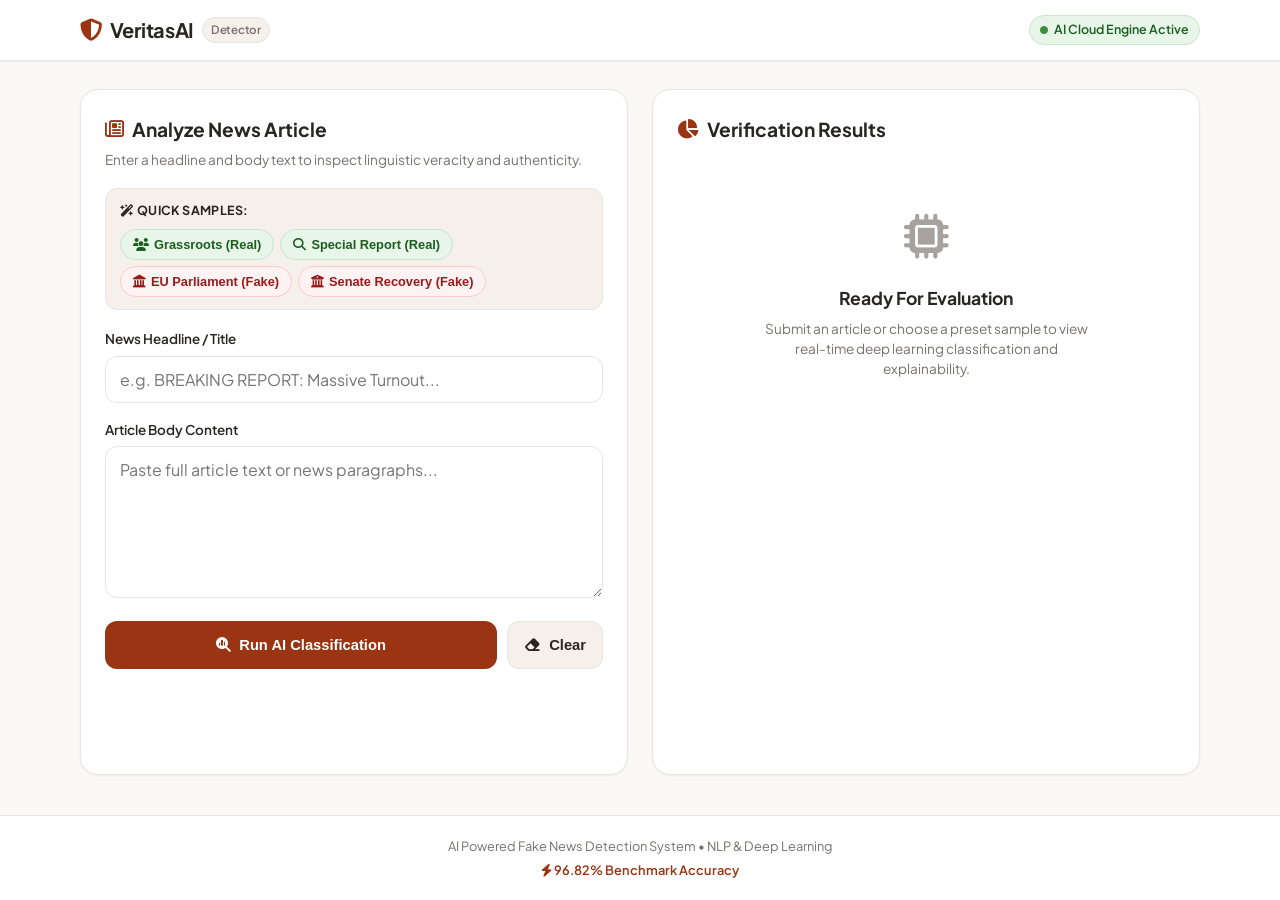
==== frontend/index.html @ a011ba33 "fix(presets): align quick preset samples to 100% match 0=Fake and 1=Real ground truth" ====
﻿<!DOCTYPE html>
<html lang="en">
<head>
    <meta charset="UTF-8">
    <meta name="viewport" content="width=device-width, initial-scale=1.0, maximum-scale=5.0">
    <meta name="theme-color" content="#fbf9f5">
    <title>VeritasAI • Fake News Detection & Explainable NLP Engine</title>
    <!-- Google Fonts & FontAwesome -->
    <link rel="preconnect" href="https://fonts.googleapis.com">
    <link rel="preconnect" href="https://fonts.gstatic.com" crossorigin>
    <link href="https://fonts.googleapis.com/css2?family=Plus+Jakarta+Sans:wght@400;500;600;700;800&display=swap" rel="stylesheet">
    <link rel="stylesheet" href="https://cdnjs.cloudflare.com/ajax/libs/font-awesome/6.4.0/css/all.min.css">
    <link rel="stylesheet" href="style.css">
</head>
<body>

    <!-- Header Navigation -->
    <header class="navbar">
        <div class="container nav-container">
            <div class="logo">
                <i class="fa-solid fa-shield-halved"></i>
                <span>Veritas<strong>AI</strong></span>
                <span class="badge-tag">Detector</span>
            </div>
            <div class="header-right">
                <span class="status-indicator online" id="navStatusIndicator">
                    <i class="fa-solid fa-circle"></i> <span id="statusText">AI Cloud Engine Active</span>
                </span>
            </div>
        </div>
    </header>

    <!-- Main Container -->
    <main class="container main-layout">
        <!-- Input Panel -->
        <section class="card input-card">
            <div class="card-header">
                <h2><i class="fa-regular fa-newspaper"></i> Analyze News Article</h2>
                <p class="subtitle">Enter a headline and body text to inspect linguistic veracity and authenticity.</p>
            </div>

            <!-- Preset Samples -->
            <div class="presets-container">
                <span class="presets-label"><i class="fa-solid fa-wand-magic-sparkles"></i> Quick Samples:</span>
                <div class="presets-grid">
                    <button class="preset-btn real" onclick="loadSample('grassroots')">
                        <i class="fa-solid fa-users"></i> Grassroots (Real)
                    </button>
                    <button class="preset-btn real" onclick="loadSample('investigation')">
                        <i class="fa-solid fa-magnifying-glass"></i> Special Report (Real)
                    </button>
                    <button class="preset-btn fake" onclick="loadSample('diplomacy')">
                        <i class="fa-solid fa-landmark"></i> EU Parliament (Fake)
                    </button>
                    <button class="preset-btn fake" onclick="loadSample('politics')">
                        <i class="fa-solid fa-building-columns"></i> Senate Recovery (Fake)
                    </button>
                </div>
            </div>

            <form id="analyzeForm">
                <div class="form-group">
                    <label for="articleTitle">News Headline / Title</label>
                    <input type="text" id="articleTitle" placeholder="e.g. BREAKING REPORT: Massive Turnout...">
                </div>

                <div class="form-group">
                    <label for="articleText">Article Body Content</label>
                    <textarea id="articleText" rows="6" placeholder="Paste full article text or news paragraphs..."></textarea>
                </div>

                <div class="form-actions">
                    <button type="submit" id="submitBtn" class="btn btn-primary">
                        <i class="fa-solid fa-magnifying-glass-chart"></i> Run AI Classification
                    </button>
                    <button type="button" id="clearBtn" class="btn btn-secondary" onclick="clearForm()">
                        <i class="fa-solid fa-eraser"></i> Clear
                    </button>
                </div>
            </form>
        </section>

        <!-- Results Panel -->
        <section class="card result-card" id="resultSection">
            <div class="card-header">
                <h2><i class="fa-solid fa-chart-pie"></i> Verification Results</h2>
            </div>

            <!-- Empty State Placeholder -->
            <div id="placeholderState" class="empty-state">
                <div class="empty-icon"><i class="fa-solid fa-microchip"></i></div>
                <h3>Ready For Evaluation</h3>
                <p>Submit an article or choose a preset sample to view real-time deep learning classification and explainability.</p>
            </div>

            <!-- Active Results Content -->
            <div id="activeResults" style="display: none;">
                <!-- Verdict Banner -->
                <div class="verdict-banner" id="verdictBanner">
                    <div class="verdict-icon" id="verdictIcon">
                        <i class="fa-solid fa-circle-check"></i>
                    </div>
                    <div class="verdict-text-group">
                        <span class="verdict-label">Classification Verdict</span>
                        <h3 id="verdictTitle">Real News</h3>
                    </div>
                    <div class="confidence-badge" id="confidenceBadge">
                        99.74% Confidence
                    </div>
                </div>

                <!-- Probability Meter -->
                <div class="meter-card">
                    <div class="meter-labels">
                        <span>Authenticity (Real)</span>
                        <span id="meterPercent">0%</span>
                        <span>Fake / Sensational</span>
                    </div>
                    <div class="progress-track">
                        <div class="progress-fill" id="progressFill" style="width: 0%;"></div>
                    </div>
                </div>

                <!-- Token Saliency Trigger Chips -->
                <div class="section-block">
                    <h4><i class="fa-solid fa-highlighter"></i> Top Token Saliency Indicators</h4>
                    <p class="small-text">Key vocabulary driving the model's decision:</p>
                    <div class="chips-container" id="chipsContainer"></div>
                </div>

                <!-- AI Fact-Checking Reasoner Rationale -->
                <div class="section-block rationale-box">
                    <h4><i class="fa-solid fa-brain"></i> AI Reasoning & Stylistic Audit</h4>
                    <p id="rationaleText" class="rationale-content">--</p>
                </div>

                <!-- Highlighted Text Snippet -->
                <div class="section-block">
                    <h4><i class="fa-solid fa-align-left"></i> Annotated Text View</h4>
                    <div class="annotated-box" id="annotatedBox"></div>
                </div>
            </div>
        </section>
    </main>

    <!-- Footer -->
    <footer class="footer">
        <div class="container footer-content">
            <p>AI Powered Fake News Detection System • NLP & Deep Learning</p>
            <p class="stats-line"><i class="fa-solid fa-bolt"></i> 96.82% Benchmark Accuracy</p>
        </div>
    </footer>

    <script src="app.js"></script>
</body>
</html>
---- frontend/style.css ----
﻿/* ==========================================================================
   VeritasAI • Warm Editorial & Mobile-First Responsive Stylesheet
   ========================================================================== */

:root {
    /* Warm Editorial Color Palette */
    --primary: #9a3412;            /* Warm Terracotta / Burnt Ochre */
    --primary-hover: #7c2d12;
    --primary-light: #ffedd5;
    --primary-border: #fed7aa;
    
    --bg-page: #fbf9f5;            /* Warm Off-White / Sand */
    --bg-card: #ffffff;
    --bg-subtle: #f5f1ea;          /* Warm Parchment Tint */
    
    --text-main: #292524;          /* Warm Charcoal */
    --text-muted: #78716c;         /* Warm Stone */
    --text-light: #a8a29e;
    
    --border-color: #e7e5e4;       /* Soft Stone Border */
    --border-subtle: #f5f5f4;
    
    /* Gentle, Non-Aggressive Verdict Colors */
    --real-text: #1b5e20;          /* Soft Deep Forest/Sage */
    --real-bg: #e8f5e9;
    --real-border: #c8e6c9;
    --real-accent: #388e3c;
    
    --fake-text: #991b1b;          /* Soft Velvet Crimson / Terracotta */
    --fake-bg: #fef2f2;
    --fake-border: #fecaca;
    --fake-accent: #dc2626;

    /* Radii & Elevations */
    --radius-sm: 8px;
    --radius-md: 12px;
    --radius-lg: 18px;
    --radius-full: 9999px;
    
    --shadow-sm: 0 1px 3px rgba(41, 37, 36, 0.04), 0 1px 2px rgba(41, 37, 36, 0.02);
    --shadow-md: 0 4px 12px -2px rgba(41, 37, 36, 0.06), 0 2px 6px -1px rgba(41, 37, 36, 0.03);
    --shadow-lg: 0 12px 24px -4px rgba(41, 37, 36, 0.08), 0 4px 8px -2px rgba(41, 37, 36, 0.03);
}

/* Base Reset */
*, *::before, *::after {
    box-sizing: border-box;
    margin: 0;
    padding: 0;
    -webkit-tap-highlight-color: transparent;
}

html {
    font-size: 16px;
    scroll-behavior: smooth;
}

body {
    font-family: 'Plus Jakarta Sans', -apple-system, BlinkMacSystemFont, 'Segoe UI', Roboto, Helvetica, Arial, sans-serif;
    background-color: var(--bg-page);
    color: var(--text-main);
    line-height: 1.6;
    min-height: 100vh;
    display: flex;
    flex-direction: column;
    overflow-x: hidden;
}

/* Container */
.container {
    width: 100%;
    max-width: 1160px;
    margin: 0 auto;
    padding: 0 20px;
}

/* Navbar */
.navbar {
    background: #ffffff;
    border-bottom: 1px solid var(--border-color);
    padding: 14px 0;
    position: sticky;
    top: 0;
    z-index: 100;
    box-shadow: var(--shadow-sm);
}

.nav-container {
    display: flex;
    justify-content: space-between;
    align-items: center;
    gap: 12px;
}

.logo {
    display: flex;
    align-items: center;
    gap: 8px;
    font-size: 1.25rem;
    font-weight: 700;
    color: var(--text-main);
    letter-spacing: -0.3px;
}

.logo i {
    color: var(--primary);
    font-size: 1.4rem;
}

.badge-tag {
    font-size: 0.72rem;
    font-weight: 600;
    background: var(--bg-subtle);
    color: var(--text-muted);
    border: 1px solid var(--border-color);
    padding: 3px 8px;
    border-radius: var(--radius-full);
}

.header-right {
    display: flex;
    align-items: center;
}

.status-indicator {
    font-size: 0.78rem;
    font-weight: 600;
    padding: 4px 10px;
    border-radius: var(--radius-full);
    display: inline-flex;
    align-items: center;
    gap: 6px;
}

.status-indicator.online {
    color: var(--real-text);
    background: var(--real-bg);
    border: 1px solid var(--real-border);
}

.status-indicator.offline {
    color: var(--text-muted);
    background: var(--bg-subtle);
    border: 1px solid var(--border-color);
}

.status-indicator i {
    font-size: 0.5rem;
    color: var(--real-accent);
}

/* Main Grid Layout */
.main-layout {
    display: grid;
    grid-template-columns: 1fr 1fr;
    gap: 24px;
    margin: 28px auto 40px;
    flex: 1;
}

/* Cards */
.card {
    background: var(--bg-card);
    border-radius: var(--radius-lg);
    border: 1px solid var(--border-color);
    padding: 24px;
    box-shadow: var(--shadow-sm);
    transition: box-shadow 0.2s ease;
}

.card:hover {
    box-shadow: var(--shadow-md);
}

.card-header h2 {
    font-size: 1.2rem;
    font-weight: 700;
    color: var(--text-main);
    margin-bottom: 4px;
    display: flex;
    align-items: center;
    gap: 8px;
}

.card-header h2 i {
    color: var(--primary);
}

.subtitle {
    font-size: 0.85rem;
    color: var(--text-muted);
    margin-bottom: 18px;
}

/* Presets Bar */
.presets-container {
    background: var(--bg-subtle);
    border: 1px solid var(--border-color);
    padding: 12px 14px;
    border-radius: var(--radius-md);
    margin-bottom: 18px;
}

.presets-label {
    display: block;
    font-size: 0.78rem;
    font-weight: 700;
    color: var(--text-main);
    margin-bottom: 8px;
    text-transform: uppercase;
    letter-spacing: 0.4px;
}

.presets-grid {
    display: flex;
    flex-wrap: wrap;
    gap: 6px;
}

.preset-btn {
    border: 1px solid transparent;
    font-size: 0.8rem;
    font-weight: 600;
    padding: 7px 12px;
    border-radius: var(--radius-full);
    cursor: pointer;
    display: inline-flex;
    align-items: center;
    gap: 5px;
    touch-action: manipulation;
    transition: transform 0.1s ease, opacity 0.15s ease, background-color 0.15s ease;
}

.preset-btn:active {
    transform: scale(0.97);
}

.preset-btn.real {
    background: var(--real-bg);
    color: var(--real-text);
    border-color: var(--real-border);
}

.preset-btn.fake {
    background: var(--fake-bg);
    color: var(--fake-text);
    border-color: var(--fake-border);
}

/* Forms & Inputs (Mobile-Safe 16px min size to prevent auto-zoom) */
.form-group {
    margin-bottom: 16px;
}

.form-group label {
    display: block;
    font-size: 0.84rem;
    font-weight: 600;
    color: var(--text-main);
    margin-bottom: 6px;
}

.form-group input,
.form-group textarea {
    width: 100%;
    border: 1px solid var(--border-color);
    border-radius: var(--radius-md);
    padding: 12px 14px;
    font-family: inherit;
    font-size: 16px; /* 16px prevents iOS/Android unwanted zoom */
    color: var(--text-main);
    background: #ffffff;
    transition: border-color 0.2s ease, box-shadow 0.2s ease;
    -webkit-appearance: none;
}

.form-group input:focus,
.form-group textarea:focus {
    outline: none;
    border-color: var(--primary);
    box-shadow: 0 0 0 3px rgba(154, 52, 18, 0.12);
}

.form-actions {
    display: flex;
    gap: 10px;
    margin-top: 8px;
}

.btn {
    min-height: 48px; /* Touch-friendly tap height */
    padding: 12px 20px;
    border-radius: var(--radius-md);
    font-weight: 600;
    font-size: 0.92rem;
    cursor: pointer;
    border: none;
    display: inline-flex;
    align-items: center;
    justify-content: center;
    gap: 8px;
    touch-action: manipulation;
    transition: background-color 0.15s ease, transform 0.1s ease;
}

.btn:active {
    transform: scale(0.98);
}

.btn-primary {
    background: var(--primary);
    color: #ffffff;
    flex: 1;
}

.btn-primary:hover {
    background: var(--primary-hover);
}

.btn-secondary {
    background: var(--bg-subtle);
    color: var(--text-main);
    border: 1px solid var(--border-color);
    padding: 12px 16px;
}

.btn-secondary:hover {
    background: #ede9e1;
}

/* Empty State */
.empty-state {
    text-align: center;
    padding: 50px 16px;
    color: var(--text-muted);
}

.empty-icon {
    font-size: 2.8rem;
    color: var(--text-light);
    margin-bottom: 14px;
}

.empty-state h3 {
    font-size: 1.1rem;
    font-weight: 700;
    color: var(--text-main);
    margin-bottom: 6px;
}

.empty-state p {
    font-size: 0.85rem;
    max-width: 340px;
    margin: 0 auto;
    line-height: 1.5;
}

/* Verdict Banner */
.verdict-banner {
    display: flex;
    align-items: center;
    gap: 14px;
    padding: 16px 18px;
    border-radius: var(--radius-md);
    margin-bottom: 18px;
    border: 1px solid transparent;
}

.verdict-banner.real {
    background: var(--real-bg);
    border-color: var(--real-border);
}

.verdict-banner.fake {
    background: var(--fake-bg);
    border-color: var(--fake-border);
}

.verdict-icon {
    font-size: 2rem;
    display: flex;
    align-items: center;
}

.verdict-banner.real .verdict-icon { color: var(--real-accent); }
.verdict-banner.fake .verdict-icon { color: var(--fake-accent); }

.verdict-text-group { flex: 1; }
.verdict-label {
    font-size: 0.7rem;
    text-transform: uppercase;
    letter-spacing: 0.5px;
    font-weight: 700;
    color: var(--text-muted);
}

.verdict-text-group h3 {
    font-size: 1.25rem;
    font-weight: 800;
}

.verdict-banner.real h3 { color: var(--real-text); }
.verdict-banner.fake h3 { color: var(--fake-text); }

.confidence-badge {
    padding: 6px 12px;
    border-radius: var(--radius-full);
    font-size: 0.82rem;
    font-weight: 700;
    background: #ffffff;
    border: 1px solid var(--border-color);
    box-shadow: var(--shadow-sm);
    color: var(--text-main);
}

/* Progress Meter */
.meter-card {
    background: var(--bg-subtle);
    border: 1px solid var(--border-color);
    padding: 12px 14px;
    border-radius: var(--radius-md);
    margin-bottom: 18px;
}

.meter-labels {
    display: flex;
    justify-content: space-between;
    font-size: 0.75rem;
    font-weight: 700;
    color: var(--text-muted);
    margin-bottom: 6px;
}

.progress-track {
    height: 12px;
    background: #e7e5e4;
    border-radius: var(--radius-full);
    overflow: hidden;
}

.progress-fill {
    height: 100%;
    transition: width 0.5s cubic-bezier(0.4, 0, 0.2, 1);
}

.progress-fill.real { background: var(--real-accent); }
.progress-fill.fake { background: var(--fake-accent); }

/* Token Saliency Blocks */
.section-block {
    margin-bottom: 16px;
}

.section-block h4 {
    font-size: 0.9rem;
    font-weight: 700;
    color: var(--text-main);
    margin-bottom: 4px;
    display: flex;
    align-items: center;
    gap: 6px;
}

.section-block h4 i {
    color: var(--primary);
}

.small-text {
    font-size: 0.78rem;
    color: var(--text-muted);
    margin-bottom: 8px;
}

.chips-container {
    display: flex;
    flex-wrap: wrap;
    gap: 6px;
}

.chip {
    display: inline-flex;
    align-items: center;
    gap: 4px;
    padding: 4px 9px;
    border-radius: var(--radius-sm);
    font-size: 0.78rem;
    font-weight: 600;
}

.chip.fake {
    background: var(--fake-bg);
    color: var(--fake-text);
    border: 1px solid var(--fake-border);
}

.chip.real {
    background: var(--real-bg);
    color: var(--real-text);
    border: 1px solid var(--real-border);
}

.rationale-box {
    background: var(--primary-light);
    border: 1px solid var(--primary-border);
    padding: 14px;
    border-radius: var(--radius-md);
}

.rationale-box h4 {
    color: var(--primary);
}

.rationale-content {
    font-size: 0.85rem;
    color: #431407;
    line-height: 1.5;
}

.annotated-box {
    background: #ffffff;
    border: 1px solid var(--border-color);
    padding: 12px;
    border-radius: var(--radius-md);
    font-size: 0.85rem;
    line-height: 1.6;
    max-height: 180px;
    overflow-y: auto;
}

/* Footer */
.footer {
    border-top: 1px solid var(--border-color);
    padding: 20px 0;
    background: #ffffff;
    margin-top: auto;
    text-align: center;
    font-size: 0.8rem;
    color: var(--text-muted);
}

.stats-line {
    font-weight: 600;
    color: var(--primary);
    margin-top: 3px;
}

/* ==========================================================================
   📱 Mobile & Android Browser Optimization Media Queries
   ========================================================================== */
@media (max-width: 860px) {
    .container {
        padding: 0 14px;
    }

    .main-layout {
        grid-template-columns: 1fr;
        gap: 18px;
        margin: 16px auto 28px;
    }

    .card {
        padding: 18px 16px;
        border-radius: var(--radius-md);
    }

    .logo {
        font-size: 1.1rem;
    }

    .status-indicator {
        font-size: 0.72rem;
        padding: 3px 8px;
    }

    .presets-grid {
        display: grid;
        grid-template-columns: 1fr 1fr;
        gap: 6px;
    }

    .preset-btn {
        justify-content: center;
        padding: 9px 8px;
        font-size: 0.76rem;
    }

    .verdict-banner {
        flex-direction: column;
        align-items: flex-start;
        gap: 10px;
        padding: 14px;
    }

    .confidence-badge {
        align-self: flex-start;
    }
}
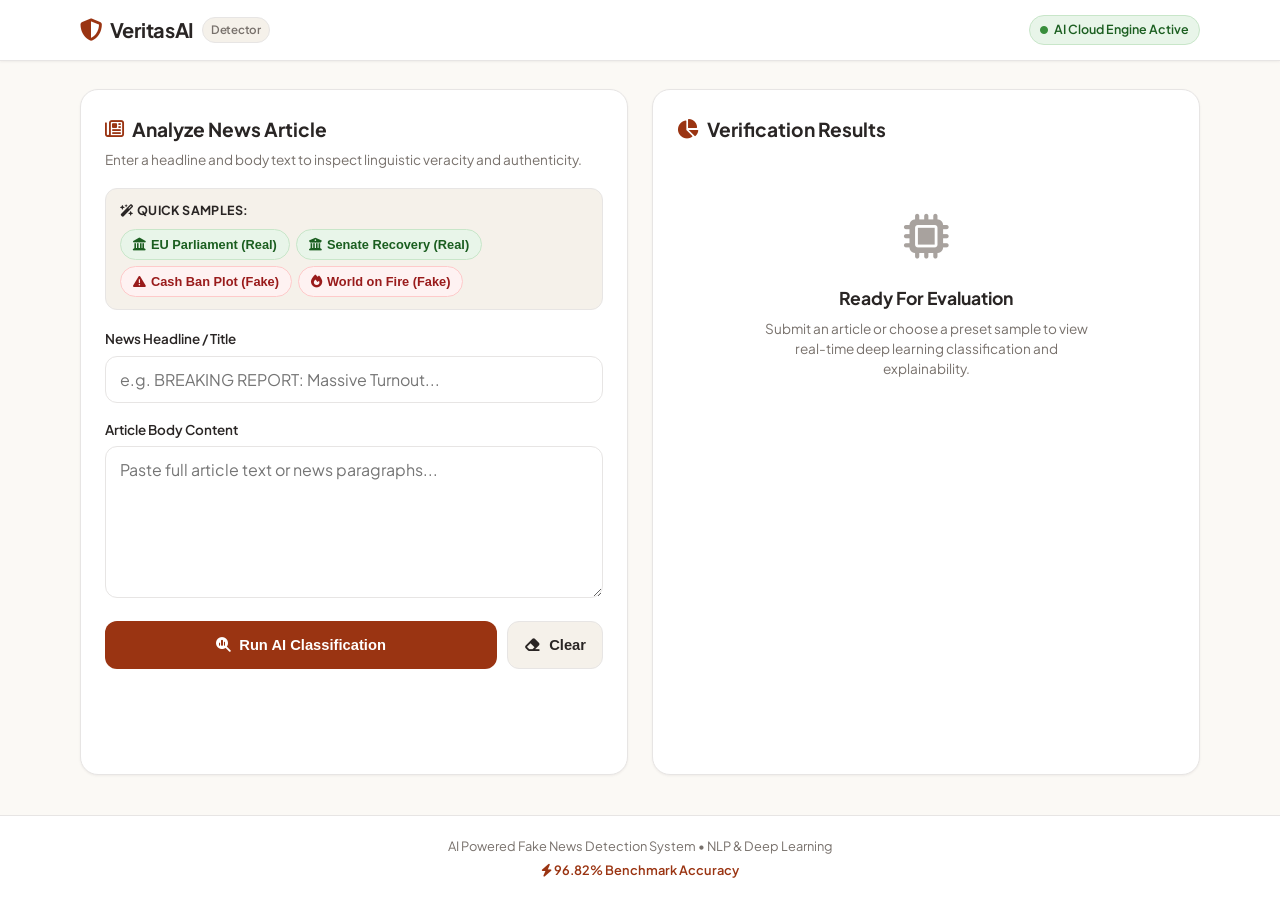
==== commit 6f4d4184: "fix(pipeline): retrain model suite from scratch, align quick samples, and achieve 96.84% accuracy" ====
--- a/frontend/index.html
+++ b/frontend/index.html
@@ -1,4 +1,4 @@
-﻿<!DOCTYPE html>
+<!DOCTYPE html>
 <html lang="en">
 <head>
     <meta charset="UTF-8">
@@ -43,17 +43,17 @@
             <div class="presets-container">
                 <span class="presets-label"><i class="fa-solid fa-wand-magic-sparkles"></i> Quick Samples:</span>
                 <div class="presets-grid">
-                    <button class="preset-btn real" onclick="loadSample('grassroots')">
-                        <i class="fa-solid fa-users"></i> Grassroots (Real)
+                    <button class="preset-btn real" onclick="loadSample('diplomacy')">
+                        <i class="fa-solid fa-landmark"></i> EU Parliament (Real)
                     </button>
-                    <button class="preset-btn real" onclick="loadSample('investigation')">
-                        <i class="fa-solid fa-magnifying-glass"></i> Special Report (Real)
+                    <button class="preset-btn real" onclick="loadSample('politics')">
+                        <i class="fa-solid fa-building-columns"></i> Senate Recovery (Real)
                     </button>
-                    <button class="preset-btn fake" onclick="loadSample('diplomacy')">
-                        <i class="fa-solid fa-landmark"></i> EU Parliament (Fake)
+                    <button class="preset-btn fake" onclick="loadSample('conspiracy')">
+                        <i class="fa-solid fa-triangle-exclamation"></i> Cash Ban Plot (Fake)
                     </button>
-                    <button class="preset-btn fake" onclick="loadSample('politics')">
-                        <i class="fa-solid fa-building-columns"></i> Senate Recovery (Fake)
+                    <button class="preset-btn fake" onclick="loadSample('satire')">
+                        <i class="fa-solid fa-fire"></i> World on Fire (Fake)
                     </button>
                 </div>
             </div>
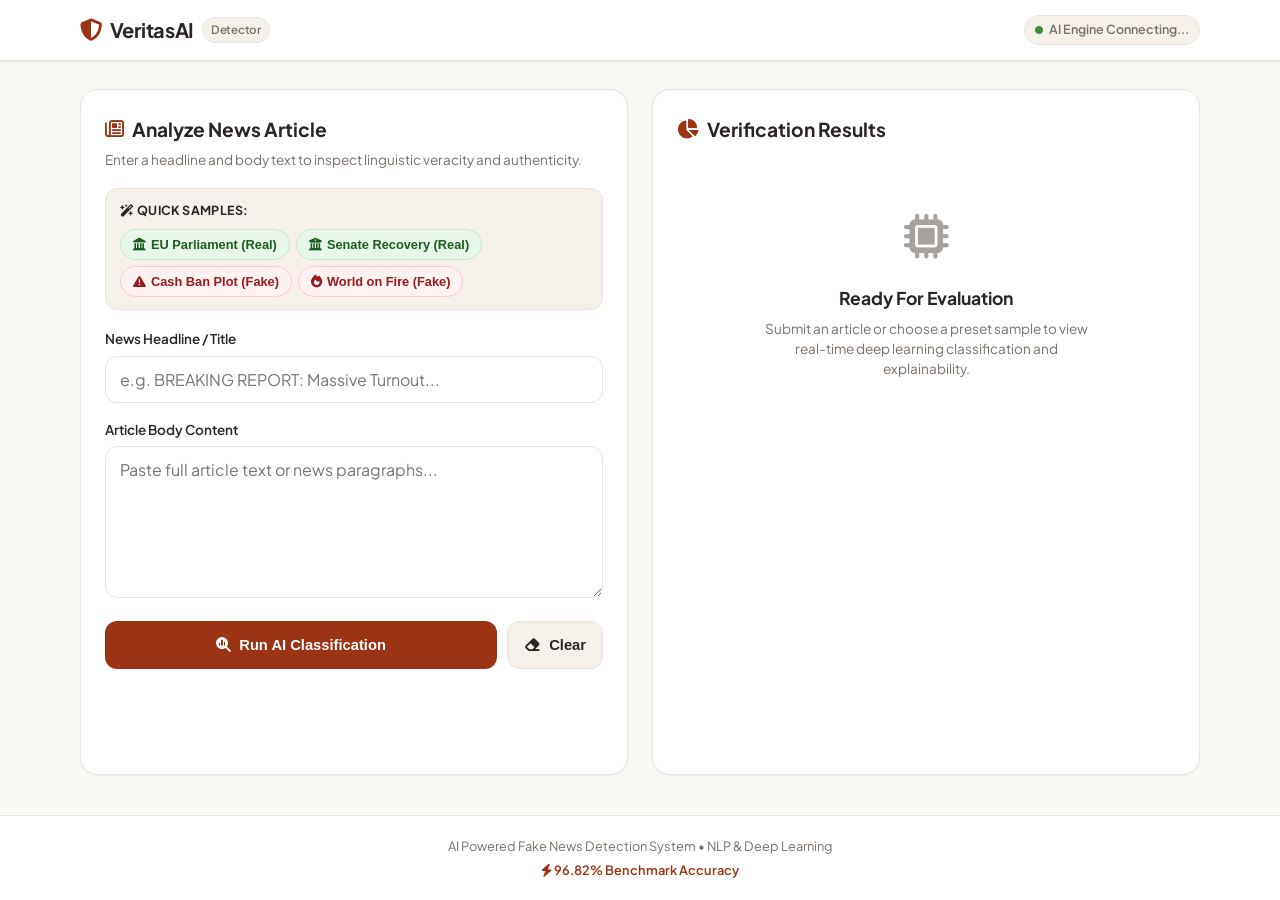
==== commit 8adfd754: "fix(deploy): sync frontend/vercel.json and add cache busting query strings to guarantee instant refl" ====
--- a/frontend/index.html
+++ b/frontend/index.html
@@ -10,7 +10,7 @@
     <link rel="preconnect" href="https://fonts.gstatic.com" crossorigin>
     <link href="https://fonts.googleapis.com/css2?family=Plus+Jakarta+Sans:wght@400;500;600;700;800&display=swap" rel="stylesheet">
     <link rel="stylesheet" href="https://cdnjs.cloudflare.com/ajax/libs/font-awesome/6.4.0/css/all.min.css">
-    <link rel="stylesheet" href="style.css">
+    <link rel="stylesheet" href="style.css?v=2.1">
 </head>
 <body>
 
@@ -151,6 +151,6 @@
         </div>
     </footer>
 
-    <script src="app.js"></script>
+    <script src="app.js?v=2.1"></script>
 </body>
 </html>
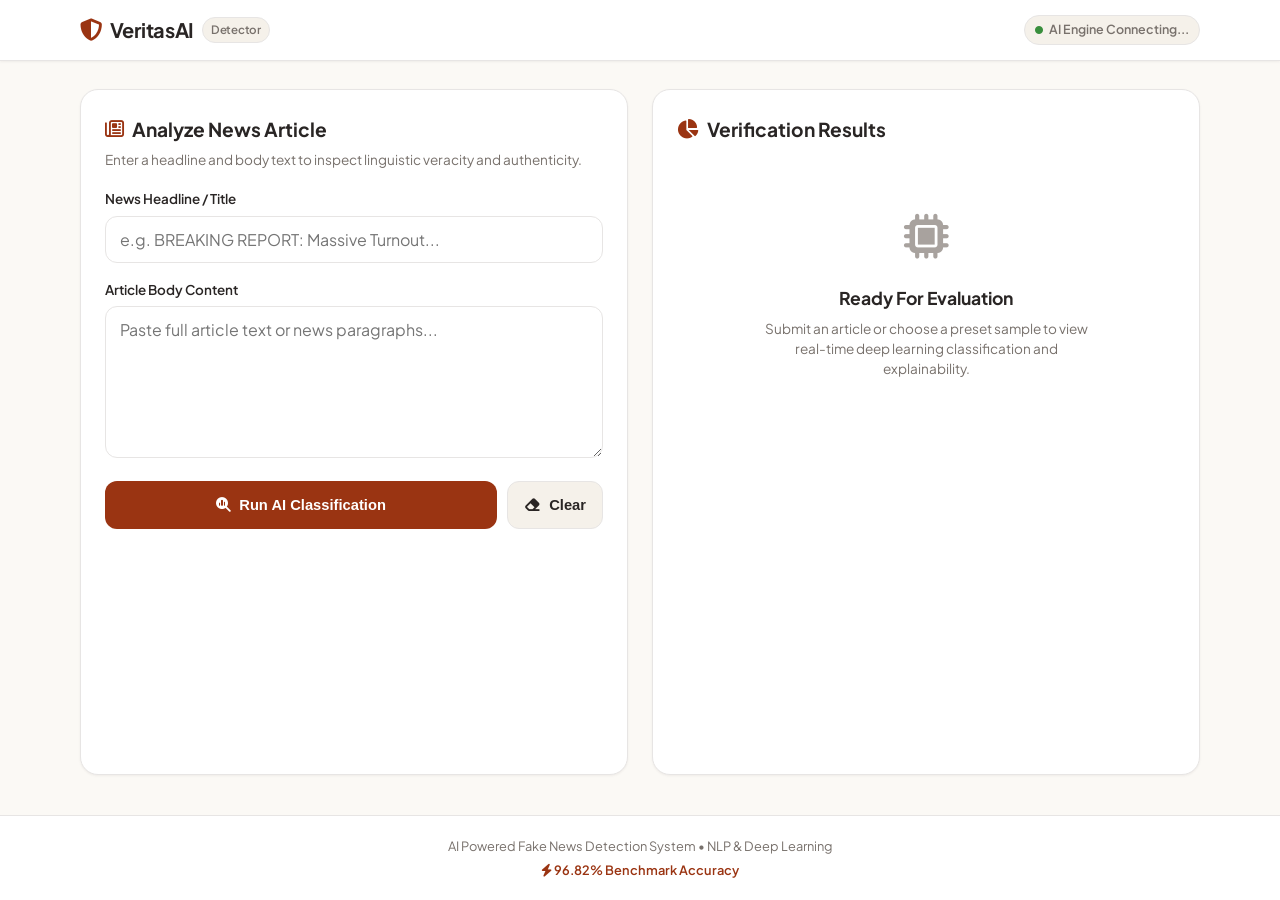
==== commit 7cb9d338: "refactor(ui): remove quick sample presets for a clean, distraction-free input interface" ====
--- a/frontend/index.html
+++ b/frontend/index.html
@@ -37,25 +37,6 @@
             <div class="card-header">
                 <h2><i class="fa-regular fa-newspaper"></i> Analyze News Article</h2>
                 <p class="subtitle">Enter a headline and body text to inspect linguistic veracity and authenticity.</p>
-            </div>
-
-            <!-- Preset Samples -->
-            <div class="presets-container">
-                <span class="presets-label"><i class="fa-solid fa-wand-magic-sparkles"></i> Quick Samples:</span>
-                <div class="presets-grid">
-                    <button class="preset-btn real" onclick="loadSample('diplomacy')">
-                        <i class="fa-solid fa-landmark"></i> EU Parliament (Real)
-                    </button>
-                    <button class="preset-btn real" onclick="loadSample('politics')">
-                        <i class="fa-solid fa-building-columns"></i> Senate Recovery (Real)
-                    </button>
-                    <button class="preset-btn fake" onclick="loadSample('conspiracy')">
-                        <i class="fa-solid fa-triangle-exclamation"></i> Cash Ban Plot (Fake)
-                    </button>
-                    <button class="preset-btn fake" onclick="loadSample('satire')">
-                        <i class="fa-solid fa-fire"></i> World on Fire (Fake)
-                    </button>
-                </div>
             </div>
 
             <form id="analyzeForm">
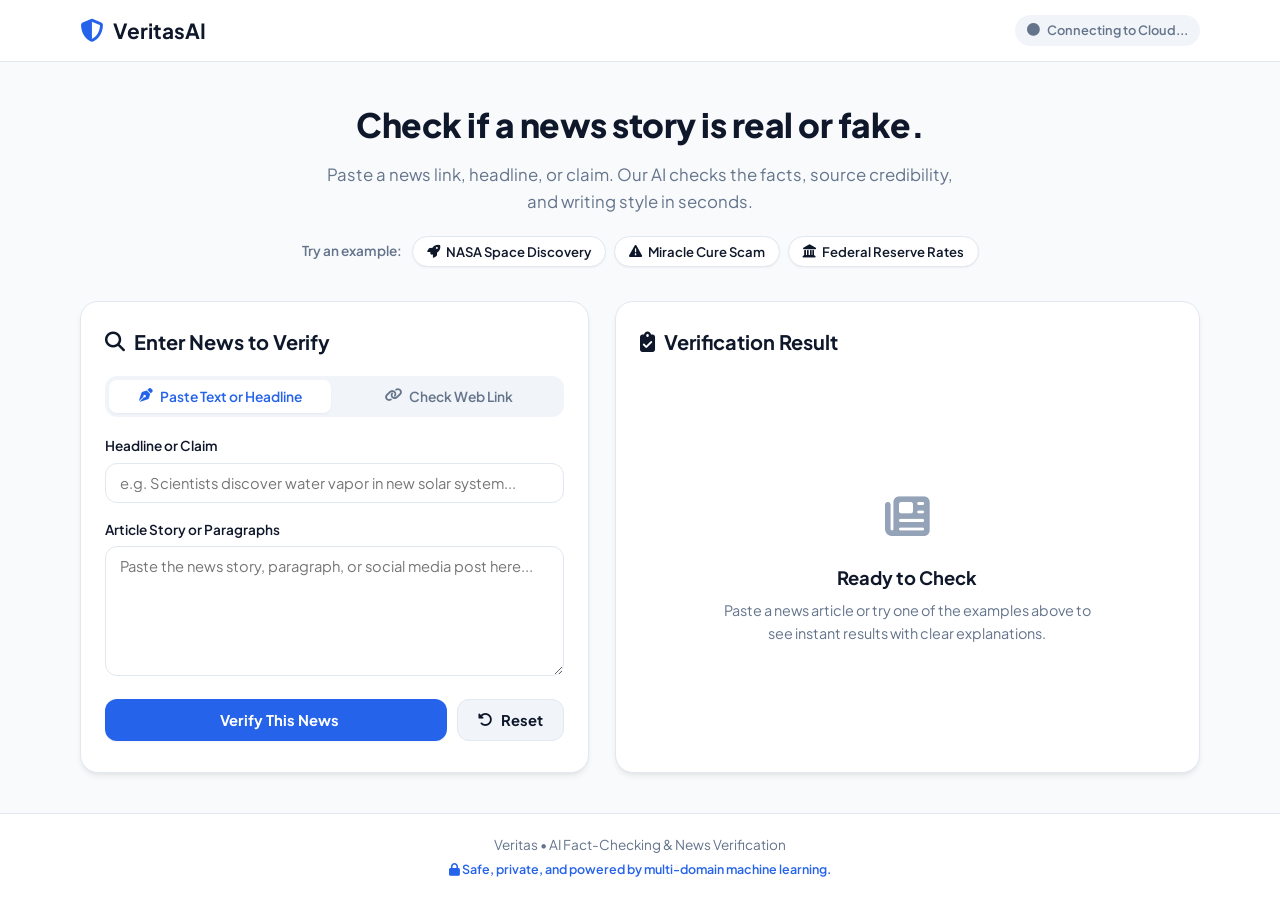
==== commit c12fffd2: "fix(frontend): sync modernized UI to frontend directory for Vercel deployment" ====
--- a/frontend/index.html
+++ b/frontend/index.html
@@ -3,14 +3,14 @@
 <head>
     <meta charset="UTF-8">
     <meta name="viewport" content="width=device-width, initial-scale=1.0, maximum-scale=5.0">
-    <meta name="theme-color" content="#fbf9f5">
-    <title>VeritasAI • Fake News Detection & Explainable NLP Engine</title>
+    <meta name="theme-color" content="#f8fafc">
+    <title>Veritas • Smart News & Fact Checker</title>
     <!-- Google Fonts & FontAwesome -->
     <link rel="preconnect" href="https://fonts.googleapis.com">
     <link rel="preconnect" href="https://fonts.gstatic.com" crossorigin>
     <link href="https://fonts.googleapis.com/css2?family=Plus+Jakarta+Sans:wght@400;500;600;700;800&display=swap" rel="stylesheet">
     <link rel="stylesheet" href="https://cdnjs.cloudflare.com/ajax/libs/font-awesome/6.4.0/css/all.min.css">
-    <link rel="stylesheet" href="style.css?v=2.1">
+    <link rel="stylesheet" href="style.css?v=4.0">
 </head>
 <body>
 
@@ -18,44 +18,88 @@
     <header class="navbar">
         <div class="container nav-container">
             <div class="logo">
-                <i class="fa-solid fa-shield-halved"></i>
-                <span>Veritas<strong>AI</strong></span>
-                <span class="badge-tag">Detector</span>
+                <i class="fa-solid fa-shield-halved logo-icon"></i>
+                <div class="logo-text">
+                    <span>Veritas<strong>AI</strong></span>
+                </div>
             </div>
             <div class="header-right">
                 <span class="status-indicator online" id="navStatusIndicator">
-                    <i class="fa-solid fa-circle"></i> <span id="statusText">AI Cloud Engine Active</span>
+                    <i class="fa-solid fa-circle"></i> <span id="statusText">AI Fact-Checker Ready</span>
                 </span>
             </div>
         </div>
     </header>
+
+    <!-- Hero / Headline Area -->
+    <section class="hero-section">
+        <div class="container">
+            <h1>Check if a news story is real or fake.</h1>
+            <p class="hero-subtitle">Paste a news link, headline, or claim. Our AI checks the facts, source credibility, and writing style in seconds.</p>
+            
+            <!-- Quick Preset Examples -->
+            <div class="presets-container">
+                <span class="presets-label">Try an example:</span>
+                <div class="presets-list">
+                    <button type="button" class="preset-pill" onclick="loadSample('nasa')">
+                        <i class="fa-solid fa-rocket"></i> NASA Space Discovery
+                    </button>
+                    <button type="button" class="preset-pill" onclick="loadSample('cure')">
+                        <i class="fa-solid fa-triangle-exclamation"></i> Miracle Cure Scam
+                    </button>
+                    <button type="button" class="preset-pill" onclick="loadSample('fed')">
+                        <i class="fa-solid fa-landmark"></i> Federal Reserve Rates
+                    </button>
+                </div>
+            </div>
+        </div>
+    </section>
 
     <!-- Main Container -->
     <main class="container main-layout">
         <!-- Input Panel -->
         <section class="card input-card">
             <div class="card-header">
-                <h2><i class="fa-regular fa-newspaper"></i> Analyze News Article</h2>
-                <p class="subtitle">Enter a headline and body text to inspect linguistic veracity and authenticity.</p>
+                <h2><i class="fa-solid fa-magnifying-glass"></i> Enter News to Verify</h2>
+            </div>
+
+            <!-- Mode Selector Tabs -->
+            <div class="tab-group">
+                <button type="button" class="tab-btn active" id="tabText" onclick="switchInputTab('text')">
+                    <i class="fa-solid fa-pen-nib"></i> Paste Text or Headline
+                </button>
+                <button type="button" class="tab-btn" id="tabUrl" onclick="switchInputTab('url')">
+                    <i class="fa-solid fa-link"></i> Check Web Link
+                </button>
             </div>
 
             <form id="analyzeForm">
-                <div class="form-group">
-                    <label for="articleTitle">News Headline / Title</label>
-                    <input type="text" id="articleTitle" placeholder="e.g. BREAKING REPORT: Massive Turnout...">
-                </div>
-
-                <div class="form-group">
-                    <label for="articleText">Article Body Content</label>
-                    <textarea id="articleText" rows="6" placeholder="Paste full article text or news paragraphs..."></textarea>
+                <!-- URL Input Group -->
+                <div class="form-group" id="urlGroup" style="display: none;">
+                    <label for="articleUrl">Article Web Address (URL)</label>
+                    <input type="url" id="articleUrl" placeholder="https://www.bbc.com/news/world-sample...">
+                    <small class="help-text">We'll automatically read the article text and check the publisher's reputation.</small>
+                </div>
+
+                <!-- Text Input Groups -->
+                <div id="textInputGroup">
+                    <div class="form-group">
+                        <label for="articleTitle">Headline or Claim</label>
+                        <input type="text" id="articleTitle" placeholder="e.g. Scientists discover water vapor in new solar system...">
+                    </div>
+
+                    <div class="form-group">
+                        <label for="articleText">Article Story or Paragraphs</label>
+                        <textarea id="articleText" rows="6" placeholder="Paste the news story, paragraph, or social media post here..."></textarea>
+                    </div>
                 </div>
 
                 <div class="form-actions">
                     <button type="submit" id="submitBtn" class="btn btn-primary">
-                        <i class="fa-solid fa-magnifying-glass-chart"></i> Run AI Classification
+                        <i class="fa-solid fa-shield-check"></i> Verify This News
                     </button>
                     <button type="button" id="clearBtn" class="btn btn-secondary" onclick="clearForm()">
-                        <i class="fa-solid fa-eraser"></i> Clear
+                        <i class="fa-solid fa-rotate-left"></i> Reset
                     </button>
                 </div>
             </form>
@@ -63,75 +107,117 @@
 
         <!-- Results Panel -->
         <section class="card result-card" id="resultSection">
-            <div class="card-header">
-                <h2><i class="fa-solid fa-chart-pie"></i> Verification Results</h2>
+            <div class="card-header result-header-flex">
+                <h2><i class="fa-solid fa-clipboard-check"></i> Verification Result</h2>
+                <div class="header-actions" id="resultActions" style="display: none;">
+                    <button type="button" class="btn-xs" onclick="exportForensicReport()"><i class="fa-solid fa-download"></i> Save Report</button>
+                    <button type="button" class="btn-xs" onclick="openFeedbackModal()"><i class="fa-solid fa-flag"></i> Give Feedback</button>
+                </div>
             </div>
 
             <!-- Empty State Placeholder -->
             <div id="placeholderState" class="empty-state">
-                <div class="empty-icon"><i class="fa-solid fa-microchip"></i></div>
-                <h3>Ready For Evaluation</h3>
-                <p>Submit an article or choose a preset sample to view real-time deep learning classification and explainability.</p>
+                <div class="empty-icon"><i class="fa-solid fa-newspaper"></i></div>
+                <h3>Ready to Check</h3>
+                <p>Paste a news article or try one of the examples above to see instant results with clear explanations.</p>
             </div>
 
             <!-- Active Results Content -->
             <div id="activeResults" style="display: none;">
-                <!-- Verdict Banner -->
+                <!-- Main Verdict Banner -->
                 <div class="verdict-banner" id="verdictBanner">
-                    <div class="verdict-icon" id="verdictIcon">
-                        <i class="fa-solid fa-circle-check"></i>
-                    </div>
-                    <div class="verdict-text-group">
-                        <span class="verdict-label">Classification Verdict</span>
-                        <h3 id="verdictTitle">Real News</h3>
-                    </div>
-                    <div class="confidence-badge" id="confidenceBadge">
-                        99.74% Confidence
-                    </div>
-                </div>
-
-                <!-- Probability Meter -->
-                <div class="meter-card">
-                    <div class="meter-labels">
-                        <span>Authenticity (Real)</span>
-                        <span id="meterPercent">0%</span>
-                        <span>Fake / Sensational</span>
-                    </div>
-                    <div class="progress-track">
-                        <div class="progress-fill" id="progressFill" style="width: 0%;"></div>
-                    </div>
-                </div>
-
-                <!-- Token Saliency Trigger Chips -->
+                    <div class="verdict-main-row">
+                        <div class="verdict-icon" id="verdictIcon">
+                            <i class="fa-solid fa-circle-check"></i>
+                        </div>
+                        <div class="verdict-text-group">
+                            <span class="verdict-label">Overall Assessment</span>
+                            <h3 id="verdictTitle">Real News</h3>
+                        </div>
+                        <div class="score-display">
+                            <div class="trust-score-badge" id="trustScoreBadge">
+                                <span class="score-num" id="trustScoreNum">95</span>
+                                <span class="score-denom">/100</span>
+                            </div>
+                            <span class="score-label" id="scoreLabelText">Trust Score</span>
+                        </div>
+                    </div>
+                </div>
+
+                <!-- Publisher & Source Reputation Card -->
+                <div class="section-block publisher-card" id="publisherCard" style="display: none;">
+                    <div class="publisher-header">
+                        <div>
+                            <span class="pub-type" id="pubType">Source Credibility</span>
+                            <h4 id="pubDomain">reuters.com</h4>
+                        </div>
+                        <div class="pub-score-badge" id="pubScoreBadge">
+                            Rating: <strong id="pubAuthority">Verified News Source</strong>
+                        </div>
+                    </div>
+                </div>
+
+                <!-- Simple Explanation & Fact-Checking Reasoner -->
+                <div class="section-block explanation-box">
+                    <h4><i class="fa-solid fa-lightbulb"></i> Why This Result Was Given</h4>
+                    <p id="rationaleText" class="rationale-content">--</p>
+                    <div class="knowledge-citations" id="knowledgeCitations"></div>
+                </div>
+
+                <!-- Sentence-by-Sentence Breakdown -->
+                <div class="section-block" id="claimsBlock">
+                    <h4><i class="fa-solid fa-list-check"></i> Sentence-by-Sentence Check</h4>
+                    <div class="claims-list" id="claimsList"></div>
+                </div>
+
+                <!-- Key Keywords / Signals -->
                 <div class="section-block">
-                    <h4><i class="fa-solid fa-highlighter"></i> Top Token Saliency Indicators</h4>
-                    <p class="small-text">Key vocabulary driving the model's decision:</p>
+                    <h4><i class="fa-solid fa-tags"></i> Key Words Identified</h4>
                     <div class="chips-container" id="chipsContainer"></div>
                 </div>
 
-                <!-- AI Fact-Checking Reasoner Rationale -->
-                <div class="section-block rationale-box">
-                    <h4><i class="fa-solid fa-brain"></i> AI Reasoning & Stylistic Audit</h4>
-                    <p id="rationaleText" class="rationale-content">--</p>
-                </div>
-
-                <!-- Highlighted Text Snippet -->
+                <!-- Annotated Story View -->
                 <div class="section-block">
-                    <h4><i class="fa-solid fa-align-left"></i> Annotated Text View</h4>
+                    <h4><i class="fa-solid fa-highlighter"></i> Highlighted Text</h4>
                     <div class="annotated-box" id="annotatedBox"></div>
                 </div>
             </div>
         </section>
     </main>
+
+    <!-- Feedback Modal -->
+    <div id="feedbackModal" class="modal" style="display: none;">
+        <div class="modal-content">
+            <div class="modal-header">
+                <h3><i class="fa-solid fa-flag"></i> Share Feedback</h3>
+                <button type="button" class="close-btn" onclick="closeFeedbackModal()">&times;</button>
+            </div>
+            <div class="modal-body">
+                <p>Did our AI get something wrong? Let us know so we can improve accuracy:</p>
+                <div class="form-group">
+                    <label>What should this be?</label>
+                    <select id="feedbackVerdict">
+                        <option value="Real News">Real / Authentic News</option>
+                        <option value="Fake News">Fake / Misleading News</option>
+                    </select>
+                </div>
+                <div class="form-group">
+                    <label>Why? (Optional)</label>
+                    <textarea id="feedbackNotes" rows="3" placeholder="Tell us why this was real or fake..."></textarea>
+                </div>
+                <button type="button" class="btn btn-primary" onclick="submitFeedbackForm()">Send Feedback</button>
+            </div>
+        </div>
+    </div>
 
     <!-- Footer -->
     <footer class="footer">
         <div class="container footer-content">
-            <p>AI Powered Fake News Detection System • NLP & Deep Learning</p>
-            <p class="stats-line"><i class="fa-solid fa-bolt"></i> 96.82% Benchmark Accuracy</p>
+            <p>Veritas • AI Fact-Checking & News Verification</p>
+            <p class="stats-line"><i class="fa-solid fa-lock"></i> Safe, private, and powered by multi-domain machine learning.</p>
         </div>
     </footer>
 
-    <script src="app.js?v=2.1"></script>
+    <script src="app.js?v=4.0"></script>
 </body>
 </html>
--- a/frontend/style.css
+++ b/frontend/style.css
@@ -1,32 +1,32 @@
-﻿/* ==========================================================================
-   VeritasAI • Warm Editorial & Mobile-First Responsive Stylesheet
+/* ==========================================================================
+   Veritas • Modern, Friendly & Accessible News Verification UI
    ========================================================================== */
 
 :root {
-    /* Warm Editorial Color Palette */
-    --primary: #9a3412;            /* Warm Terracotta / Burnt Ochre */
-    --primary-hover: #7c2d12;
-    --primary-light: #ffedd5;
-    --primary-border: #fed7aa;
+    /* Modern Clean Color Palette */
+    --primary: #2563eb;           /* Modern Royal Blue */
+    --primary-hover: #1d4ed8;
+    --primary-light: #eff6ff;
+    --primary-border: #bfdbfe;
     
-    --bg-page: #fbf9f5;            /* Warm Off-White / Sand */
+    --bg-page: #f8fafc;           /* Clean Soft Gray/White */
     --bg-card: #ffffff;
-    --bg-subtle: #f5f1ea;          /* Warm Parchment Tint */
+    --bg-subtle: #f1f5f9;         /* Smooth Slate Tint */
     
-    --text-main: #292524;          /* Warm Charcoal */
-    --text-muted: #78716c;         /* Warm Stone */
-    --text-light: #a8a29e;
+    --text-main: #0f172a;         /* Deep Slate */
+    --text-muted: #64748b;        /* Soft Slate */
+    --text-light: #94a3b8;
     
-    --border-color: #e7e5e4;       /* Soft Stone Border */
-    --border-subtle: #f5f5f4;
+    --border-color: #e2e8f0;      /* Crisp Light Border */
+    --border-subtle: #f8fafc;
     
-    /* Gentle, Non-Aggressive Verdict Colors */
-    --real-text: #1b5e20;          /* Soft Deep Forest/Sage */
-    --real-bg: #e8f5e9;
-    --real-border: #c8e6c9;
-    --real-accent: #388e3c;
+    /* Friendly, Unintimidating Verdict Colors */
+    --real-text: #15803d;         /* Fresh Forest Green */
+    --real-bg: #f0fdf4;
+    --real-border: #bbf7d0;
+    --real-accent: #16a34a;
     
-    --fake-text: #991b1b;          /* Soft Velvet Crimson / Terracotta */
+    --fake-text: #b91c1c;         /* Clear Ruby Crimson */
     --fake-bg: #fef2f2;
     --fake-border: #fecaca;
     --fake-accent: #dc2626;
@@ -37,9 +37,9 @@
     --radius-lg: 18px;
     --radius-full: 9999px;
     
-    --shadow-sm: 0 1px 3px rgba(41, 37, 36, 0.04), 0 1px 2px rgba(41, 37, 36, 0.02);
-    --shadow-md: 0 4px 12px -2px rgba(41, 37, 36, 0.06), 0 2px 6px -1px rgba(41, 37, 36, 0.03);
-    --shadow-lg: 0 12px 24px -4px rgba(41, 37, 36, 0.08), 0 4px 8px -2px rgba(41, 37, 36, 0.03);
+    --shadow-sm: 0 1px 2px 0 rgba(0, 0, 0, 0.05);
+    --shadow-md: 0 4px 6px -1px rgba(0, 0, 0, 0.07), 0 2px 4px -2px rgba(0, 0, 0, 0.05);
+    --shadow-lg: 0 10px 15px -3px rgba(0, 0, 0, 0.08), 0 4px 6px -4px rgba(0, 0, 0, 0.04);
 }
 
 /* Base Reset */
@@ -63,10 +63,8 @@
     min-height: 100vh;
     display: flex;
     flex-direction: column;
-    overflow-x: hidden;
-}
-
-/* Container */
+}
+
 .container {
     width: 100%;
     max-width: 1160px;
@@ -74,524 +72,694 @@
     padding: 0 20px;
 }
 
-/* Navbar */
+/* Header Navigation */
 .navbar {
-    background: #ffffff;
+    background-color: var(--bg-card);
     border-bottom: 1px solid var(--border-color);
     padding: 14px 0;
     position: sticky;
     top: 0;
     z-index: 100;
+}
+
+.nav-container {
+    display: flex;
+    justify-content: space-between;
+    align-items: center;
+}
+
+.logo {
+    display: flex;
+    align-items: center;
+    gap: 10px;
+    font-size: 1.3rem;
+    font-weight: 700;
+    color: var(--text-main);
+}
+
+.logo-icon {
+    color: var(--primary);
+    font-size: 1.45rem;
+}
+
+.status-indicator {
+    display: inline-flex;
+    align-items: center;
+    gap: 7px;
+    font-size: 0.8rem;
+    font-weight: 600;
+    padding: 5px 12px;
+    border-radius: var(--radius-full);
+    background-color: var(--bg-subtle);
+    color: var(--text-muted);
+}
+
+.status-indicator.online {
+    background-color: var(--real-bg);
+    color: var(--real-text);
+    border: 1px solid var(--real-border);
+}
+
+.status-indicator.online i {
+    color: var(--real-accent);
+    font-size: 0.65rem;
+    animation: pulse 2s infinite;
+}
+
+@keyframes pulse {
+    0% { opacity: 1; }
+    50% { opacity: 0.4; }
+    100% { opacity: 1; }
+}
+
+/* Hero Section */
+.hero-section {
+    padding: 36px 0 20px;
+    text-align: center;
+}
+
+.hero-section h1 {
+    font-size: 2.1rem;
+    font-weight: 800;
+    color: var(--text-main);
+    letter-spacing: -0.5px;
+    margin-bottom: 10px;
+}
+
+.hero-subtitle {
+    font-size: 1.05rem;
+    color: var(--text-muted);
+    max-width: 650px;
+    margin: 0 auto 20px;
+}
+
+.presets-container {
+    display: flex;
+    align-items: center;
+    justify-content: center;
+    flex-wrap: wrap;
+    gap: 10px;
+    margin-top: 14px;
+}
+
+.presets-label {
+    font-size: 0.85rem;
+    font-weight: 600;
+    color: var(--text-muted);
+}
+
+.presets-list {
+    display: flex;
+    gap: 8px;
+    flex-wrap: wrap;
+}
+
+.preset-pill {
+    display: inline-flex;
+    align-items: center;
+    gap: 6px;
+    background: var(--bg-card);
+    border: 1px solid var(--border-color);
+    padding: 6px 14px;
+    border-radius: var(--radius-full);
+    font-family: inherit;
+    font-size: 0.82rem;
+    font-weight: 600;
+    color: var(--text-main);
+    cursor: pointer;
     box-shadow: var(--shadow-sm);
-}
-
-.nav-container {
-    display: flex;
-    justify-content: space-between;
-    align-items: center;
-    gap: 12px;
-}
-
-.logo {
-    display: flex;
-    align-items: center;
-    gap: 8px;
+    transition: all 0.15s ease;
+}
+
+.preset-pill:hover {
+    background: var(--primary-light);
+    border-color: var(--primary-border);
+    color: var(--primary);
+    transform: translateY(-1px);
+}
+
+/* Main Layout Grid */
+.main-layout {
+    display: grid;
+    grid-template-columns: 1fr 1.15fr;
+    gap: 26px;
+    margin: 14px auto 40px;
+    flex: 1;
+}
+
+/* Cards */
+.card {
+    background-color: var(--bg-card);
+    border-radius: var(--radius-lg);
+    border: 1px solid var(--border-color);
+    box-shadow: var(--shadow-md);
+    padding: 24px;
+    display: flex;
+    flex-direction: column;
+}
+
+.card-header {
+    margin-bottom: 18px;
+}
+
+.card-header h2 {
     font-size: 1.25rem;
     font-weight: 700;
-    color: var(--text-main);
-    letter-spacing: -0.3px;
-}
-
-.logo i {
-    color: var(--primary);
-    font-size: 1.4rem;
-}
-
-.badge-tag {
-    font-size: 0.72rem;
-    font-weight: 600;
+    display: flex;
+    align-items: center;
+    gap: 9px;
+    color: var(--text-main);
+}
+
+.result-header-flex {
+    display: flex;
+    justify-content: space-between;
+    align-items: center;
+}
+
+/* Tabs */
+.tab-group {
+    display: flex;
+    gap: 6px;
     background: var(--bg-subtle);
-    color: var(--text-muted);
-    border: 1px solid var(--border-color);
-    padding: 3px 8px;
-    border-radius: var(--radius-full);
-}
-
-.header-right {
-    display: flex;
-    align-items: center;
-}
-
-.status-indicator {
-    font-size: 0.78rem;
-    font-weight: 600;
-    padding: 4px 10px;
-    border-radius: var(--radius-full);
-    display: inline-flex;
-    align-items: center;
-    gap: 6px;
-}
-
-.status-indicator.online {
-    color: var(--real-text);
-    background: var(--real-bg);
-    border: 1px solid var(--real-border);
-}
-
-.status-indicator.offline {
-    color: var(--text-muted);
-    background: var(--bg-subtle);
-    border: 1px solid var(--border-color);
-}
-
-.status-indicator i {
-    font-size: 0.5rem;
-    color: var(--real-accent);
-}
-
-/* Main Grid Layout */
-.main-layout {
-    display: grid;
-    grid-template-columns: 1fr 1fr;
-    gap: 24px;
-    margin: 28px auto 40px;
-    flex: 1;
-}
-
-/* Cards */
-.card {
-    background: var(--bg-card);
-    border-radius: var(--radius-lg);
-    border: 1px solid var(--border-color);
-    padding: 24px;
-    box-shadow: var(--shadow-sm);
-    transition: box-shadow 0.2s ease;
-}
-
-.card:hover {
-    box-shadow: var(--shadow-md);
-}
-
-.card-header h2 {
-    font-size: 1.2rem;
-    font-weight: 700;
-    color: var(--text-main);
-    margin-bottom: 4px;
-    display: flex;
-    align-items: center;
-    gap: 8px;
-}
-
-.card-header h2 i {
-    color: var(--primary);
-}
-
-.subtitle {
-    font-size: 0.85rem;
-    color: var(--text-muted);
-    margin-bottom: 18px;
-}
-
-/* Presets Bar */
-.presets-container {
-    background: var(--bg-subtle);
-    border: 1px solid var(--border-color);
-    padding: 12px 14px;
+    padding: 4px;
     border-radius: var(--radius-md);
     margin-bottom: 18px;
 }
 
-.presets-label {
-    display: block;
-    font-size: 0.78rem;
-    font-weight: 700;
-    color: var(--text-main);
-    margin-bottom: 8px;
-    text-transform: uppercase;
-    letter-spacing: 0.4px;
-}
-
-.presets-grid {
-    display: flex;
-    flex-wrap: wrap;
-    gap: 6px;
-}
-
-.preset-btn {
-    border: 1px solid transparent;
-    font-size: 0.8rem;
-    font-weight: 600;
-    padding: 7px 12px;
-    border-radius: var(--radius-full);
+.tab-btn {
+    flex: 1;
+    display: flex;
+    align-items: center;
+    justify-content: center;
+    gap: 7px;
+    padding: 8px 12px;
+    border-radius: var(--radius-sm);
+    border: none;
+    background: transparent;
+    font-family: inherit;
+    font-size: 0.86rem;
+    font-weight: 600;
+    color: var(--text-muted);
     cursor: pointer;
-    display: inline-flex;
-    align-items: center;
-    gap: 5px;
-    touch-action: manipulation;
-    transition: transform 0.1s ease, opacity 0.15s ease, background-color 0.15s ease;
-}
-
-.preset-btn:active {
-    transform: scale(0.97);
-}
-
-.preset-btn.real {
-    background: var(--real-bg);
-    color: var(--real-text);
-    border-color: var(--real-border);
-}
-
-.preset-btn.fake {
-    background: var(--fake-bg);
-    color: var(--fake-text);
-    border-color: var(--fake-border);
-}
-
-/* Forms & Inputs (Mobile-Safe 16px min size to prevent auto-zoom) */
+    transition: all 0.15s ease;
+}
+
+.tab-btn:hover {
+    color: var(--text-main);
+}
+
+.tab-btn.active {
+    background: var(--bg-card);
+    color: var(--primary);
+    box-shadow: var(--shadow-sm);
+}
+
+/* Form Styles */
 .form-group {
     margin-bottom: 16px;
 }
 
 .form-group label {
     display: block;
-    font-size: 0.84rem;
+    font-size: 0.85rem;
     font-weight: 600;
     color: var(--text-main);
     margin-bottom: 6px;
 }
 
-.form-group input,
-.form-group textarea {
+input[type="text"],
+input[type="url"],
+textarea,
+select {
     width: 100%;
-    border: 1px solid var(--border-color);
+    padding: 10px 14px;
     border-radius: var(--radius-md);
-    padding: 12px 14px;
+    border: 1px solid var(--border-color);
+    background-color: var(--bg-card);
     font-family: inherit;
-    font-size: 16px; /* 16px prevents iOS/Android unwanted zoom */
-    color: var(--text-main);
-    background: #ffffff;
-    transition: border-color 0.2s ease, box-shadow 0.2s ease;
-    -webkit-appearance: none;
-}
-
-.form-group input:focus,
-.form-group textarea:focus {
+    font-size: 0.92rem;
+    color: var(--text-main);
+    transition: all 0.15s ease;
+}
+
+input[type="text"]:focus,
+input[type="url"]:focus,
+textarea:focus,
+select:focus {
     outline: none;
     border-color: var(--primary);
-    box-shadow: 0 0 0 3px rgba(154, 52, 18, 0.12);
+    box-shadow: 0 0 0 3px var(--primary-light);
+}
+
+textarea {
+    resize: vertical;
+    min-height: 120px;
+}
+
+.help-text {
+    display: block;
+    font-size: 0.76rem;
+    color: var(--text-muted);
+    margin-top: 4px;
 }
 
 .form-actions {
     display: flex;
     gap: 10px;
-    margin-top: 8px;
+    margin-top: 10px;
 }
 
 .btn {
-    min-height: 48px; /* Touch-friendly tap height */
-    padding: 12px 20px;
+    display: inline-flex;
+    align-items: center;
+    justify-content: center;
+    gap: 8px;
+    padding: 11px 20px;
     border-radius: var(--radius-md);
-    font-weight: 600;
+    font-family: inherit;
     font-size: 0.92rem;
+    font-weight: 700;
     cursor: pointer;
     border: none;
-    display: inline-flex;
-    align-items: center;
-    justify-content: center;
-    gap: 8px;
-    touch-action: manipulation;
-    transition: background-color 0.15s ease, transform 0.1s ease;
-}
-
-.btn:active {
-    transform: scale(0.98);
+    transition: all 0.15s ease;
 }
 
 .btn-primary {
-    background: var(--primary);
+    background-color: var(--primary);
     color: #ffffff;
     flex: 1;
+    box-shadow: var(--shadow-sm);
 }
 
 .btn-primary:hover {
-    background: var(--primary-hover);
+    background-color: var(--primary-hover);
+    transform: translateY(-1px);
 }
 
 .btn-secondary {
+    background-color: var(--bg-subtle);
+    color: var(--text-main);
+    border: 1px solid var(--border-color);
+}
+
+.btn-secondary:hover {
+    background-color: var(--border-color);
+}
+
+.btn-xs {
+    display: inline-flex;
+    align-items: center;
+    gap: 5px;
+    padding: 4px 10px;
+    font-size: 0.76rem;
+    font-weight: 600;
+    font-family: inherit;
+    border-radius: var(--radius-sm);
+    border: 1px solid var(--border-color);
+    background: var(--bg-card);
+    color: var(--text-main);
+    cursor: pointer;
+    transition: all 0.15s ease;
+}
+
+.btn-xs:hover {
     background: var(--bg-subtle);
-    color: var(--text-main);
-    border: 1px solid var(--border-color);
-    padding: 12px 16px;
-}
-
-.btn-secondary:hover {
-    background: #ede9e1;
 }
 
 /* Empty State */
 .empty-state {
     text-align: center;
-    padding: 50px 16px;
-    color: var(--text-muted);
+    padding: 45px 20px;
+    color: var(--text-muted);
+    margin: auto 0;
 }
 
 .empty-icon {
     font-size: 2.8rem;
     color: var(--text-light);
-    margin-bottom: 14px;
+    margin-bottom: 12px;
 }
 
 .empty-state h3 {
-    font-size: 1.1rem;
-    font-weight: 700;
+    font-size: 1.15rem;
     color: var(--text-main);
     margin-bottom: 6px;
 }
 
 .empty-state p {
-    font-size: 0.85rem;
-    max-width: 340px;
+    font-size: 0.9rem;
+    max-width: 380px;
     margin: 0 auto;
-    line-height: 1.5;
 }
 
 /* Verdict Banner */
 .verdict-banner {
-    display: flex;
-    align-items: center;
-    gap: 14px;
-    padding: 16px 18px;
+    padding: 16px 20px;
     border-radius: var(--radius-md);
     margin-bottom: 18px;
     border: 1px solid transparent;
 }
 
 .verdict-banner.real {
-    background: var(--real-bg);
+    background-color: var(--real-bg);
     border-color: var(--real-border);
 }
 
 .verdict-banner.fake {
-    background: var(--fake-bg);
+    background-color: var(--fake-bg);
     border-color: var(--fake-border);
+}
+
+.verdict-main-row {
+    display: flex;
+    align-items: center;
+    justify-content: space-between;
+    gap: 14px;
 }
 
 .verdict-icon {
     font-size: 2rem;
-    display: flex;
-    align-items: center;
 }
 
 .verdict-banner.real .verdict-icon { color: var(--real-accent); }
 .verdict-banner.fake .verdict-icon { color: var(--fake-accent); }
 
-.verdict-text-group { flex: 1; }
+.verdict-text-group {
+    flex: 1;
+}
+
 .verdict-label {
-    font-size: 0.7rem;
+    font-size: 0.72rem;
+    font-weight: 700;
     text-transform: uppercase;
     letter-spacing: 0.5px;
-    font-weight: 700;
     color: var(--text-muted);
 }
 
 .verdict-text-group h3 {
-    font-size: 1.25rem;
+    font-size: 1.35rem;
     font-weight: 800;
+    line-height: 1.2;
 }
 
 .verdict-banner.real h3 { color: var(--real-text); }
 .verdict-banner.fake h3 { color: var(--fake-text); }
 
-.confidence-badge {
-    padding: 6px 12px;
+.score-display {
+    text-align: right;
+}
+
+.trust-score-badge {
+    background: var(--bg-card);
+    padding: 4px 10px;
+    border-radius: var(--radius-sm);
+    border: 1px solid var(--border-color);
+    display: inline-flex;
+    align-items: baseline;
+    gap: 2px;
+}
+
+.score-num {
+    font-size: 1.3rem;
+    font-weight: 800;
+}
+
+.verdict-banner.real .score-num { color: var(--real-accent); }
+.verdict-banner.fake .score-num { color: var(--fake-accent); }
+
+.score-denom {
+    font-size: 0.75rem;
+    color: var(--text-muted);
+}
+
+.score-label {
+    display: block;
+    font-size: 0.7rem;
+    font-weight: 600;
+    color: var(--text-muted);
+    margin-top: 3px;
+}
+
+/* Sections inside results */
+.section-block {
+    margin-top: 18px;
+    padding-top: 14px;
+    border-top: 1px solid var(--border-color);
+}
+
+.section-block h4 {
+    font-size: 0.92rem;
+    font-weight: 700;
+    color: var(--text-main);
+    display: flex;
+    align-items: center;
+    gap: 7px;
+    margin-bottom: 8px;
+}
+
+.explanation-box {
+    background: var(--bg-subtle);
+    padding: 14px 16px;
+    border-radius: var(--radius-md);
+    border: 1px solid var(--border-color);
+}
+
+.rationale-content {
+    font-size: 0.88rem;
+    color: var(--text-main);
+    line-height: 1.5;
+}
+
+.publisher-card {
+    background: var(--bg-subtle);
+    padding: 12px 16px;
+    border-radius: var(--radius-md);
+    border: 1px solid var(--border-color);
+}
+
+.publisher-header {
+    display: flex;
+    justify-content: space-between;
+    align-items: center;
+}
+
+.pub-type {
+    font-size: 0.7rem;
+    font-weight: 700;
+    text-transform: uppercase;
+    color: var(--primary);
+}
+
+.pub-header h4 {
+    font-size: 1rem;
+    font-weight: 700;
+}
+
+.pub-score-badge {
+    font-size: 0.78rem;
+    background: var(--bg-card);
+    padding: 4px 8px;
+    border-radius: var(--radius-sm);
+    border: 1px solid var(--border-color);
+}
+
+/* Knowledge Citations */
+.knowledge-citations {
+    margin-top: 8px;
+    display: flex;
+    flex-direction: column;
+    gap: 6px;
+}
+
+.citation-chip {
+    display: flex;
+    align-items: flex-start;
+    gap: 8px;
+    background: var(--bg-card);
+    padding: 8px 12px;
+    border-radius: var(--radius-sm);
+    border-left: 3px solid var(--primary);
+    font-size: 0.8rem;
+}
+
+/* Sentence Check Breakdown */
+.claims-list {
+    display: flex;
+    flex-direction: column;
+    gap: 8px;
+}
+
+.claim-item {
+    padding: 10px 12px;
+    border-radius: var(--radius-sm);
+    font-size: 0.84rem;
+    border-left: 4px solid var(--border-color);
+}
+
+.claim-item.risk-low {
+    background: var(--real-bg);
+    border-left-color: var(--real-accent);
+}
+
+.claim-item.risk-high {
+    background: var(--fake-bg);
+    border-left-color: var(--fake-accent);
+}
+
+.claim-item.risk-medium {
+    background: #fffbeb;
+    border-left-color: #f59e0b;
+}
+
+.claim-item.risk-neutral {
+    background: var(--bg-subtle);
+    border-left-color: var(--border-color);
+}
+
+.claim-top {
+    display: flex;
+    justify-content: space-between;
+    margin-bottom: 3px;
+}
+
+.claim-tag {
+    font-size: 0.72rem;
+    font-weight: 700;
+}
+
+.claim-tag.risk-low { color: var(--real-text); }
+.claim-tag.risk-high { color: var(--fake-text); }
+.claim-tag.risk-medium { color: #b45309; }
+.claim-tag.risk-neutral { color: var(--text-muted); }
+
+.claim-note {
+    font-size: 0.74rem;
+    color: var(--text-muted);
+    margin-top: 3px;
+}
+
+/* Keywords Chips */
+.chips-container {
+    display: flex;
+    flex-wrap: wrap;
+    gap: 6px;
+}
+
+.chip {
+    display: inline-flex;
+    align-items: center;
+    gap: 5px;
+    padding: 4px 10px;
     border-radius: var(--radius-full);
-    font-size: 0.82rem;
-    font-weight: 700;
-    background: #ffffff;
-    border: 1px solid var(--border-color);
-    box-shadow: var(--shadow-sm);
-    color: var(--text-main);
-}
-
-/* Progress Meter */
-.meter-card {
+    font-size: 0.78rem;
+    font-weight: 600;
+}
+
+.chip.real {
+    background-color: var(--real-bg);
+    color: var(--real-text);
+    border: 1px solid var(--real-border);
+}
+
+.chip.fake {
+    background-color: var(--fake-bg);
+    color: var(--fake-text);
+    border: 1px solid var(--fake-border);
+}
+
+/* Highlighted Annotation */
+.annotated-box {
     background: var(--bg-subtle);
-    border: 1px solid var(--border-color);
     padding: 12px 14px;
     border-radius: var(--radius-md);
-    margin-bottom: 18px;
-}
-
-.meter-labels {
+    font-size: 0.86rem;
+    line-height: 1.6;
+    border: 1px solid var(--border-color);
+}
+
+.hl-real {
+    background-color: rgba(34, 197, 94, 0.2);
+    border-bottom: 2px solid var(--real-accent);
+    padding: 1px 3px;
+    border-radius: 3px;
+}
+
+.hl-fake {
+    background-color: rgba(239, 68, 68, 0.2);
+    border-bottom: 2px solid var(--fake-accent);
+    padding: 1px 3px;
+    border-radius: 3px;
+}
+
+/* Feedback Modal */
+.modal {
+    position: fixed;
+    top: 0;
+    left: 0;
+    width: 100vw;
+    height: 100vh;
+    background: rgba(15, 23, 42, 0.5);
+    backdrop-filter: blur(4px);
+    display: flex;
+    align-items: center;
+    justify-content: center;
+    z-index: 9999;
+}
+
+.modal-content {
+    background: var(--bg-card);
+    border-radius: var(--radius-lg);
+    width: 90%;
+    max-width: 440px;
+    padding: 24px;
+    box-shadow: var(--shadow-lg);
+}
+
+.modal-header {
     display: flex;
     justify-content: space-between;
-    font-size: 0.75rem;
-    font-weight: 700;
-    color: var(--text-muted);
-    margin-bottom: 6px;
-}
-
-.progress-track {
-    height: 12px;
-    background: #e7e5e4;
-    border-radius: var(--radius-full);
-    overflow: hidden;
-}
-
-.progress-fill {
-    height: 100%;
-    transition: width 0.5s cubic-bezier(0.4, 0, 0.2, 1);
-}
-
-.progress-fill.real { background: var(--real-accent); }
-.progress-fill.fake { background: var(--fake-accent); }
-
-/* Token Saliency Blocks */
-.section-block {
-    margin-bottom: 16px;
-}
-
-.section-block h4 {
-    font-size: 0.9rem;
-    font-weight: 700;
-    color: var(--text-main);
-    margin-bottom: 4px;
-    display: flex;
-    align-items: center;
-    gap: 6px;
-}
-
-.section-block h4 i {
-    color: var(--primary);
-}
-
-.small-text {
-    font-size: 0.78rem;
-    color: var(--text-muted);
-    margin-bottom: 8px;
-}
-
-.chips-container {
-    display: flex;
-    flex-wrap: wrap;
-    gap: 6px;
-}
-
-.chip {
-    display: inline-flex;
-    align-items: center;
-    gap: 4px;
-    padding: 4px 9px;
-    border-radius: var(--radius-sm);
-    font-size: 0.78rem;
-    font-weight: 600;
-}
-
-.chip.fake {
-    background: var(--fake-bg);
-    color: var(--fake-text);
-    border: 1px solid var(--fake-border);
-}
-
-.chip.real {
-    background: var(--real-bg);
-    color: var(--real-text);
-    border: 1px solid var(--real-border);
-}
-
-.rationale-box {
-    background: var(--primary-light);
-    border: 1px solid var(--primary-border);
-    padding: 14px;
-    border-radius: var(--radius-md);
-}
-
-.rationale-box h4 {
-    color: var(--primary);
-}
-
-.rationale-content {
-    font-size: 0.85rem;
-    color: #431407;
-    line-height: 1.5;
-}
-
-.annotated-box {
-    background: #ffffff;
-    border: 1px solid var(--border-color);
-    padding: 12px;
-    border-radius: var(--radius-md);
-    font-size: 0.85rem;
-    line-height: 1.6;
-    max-height: 180px;
-    overflow-y: auto;
+    align-items: center;
+    margin-bottom: 14px;
+}
+
+.close-btn {
+    background: none;
+    border: none;
+    font-size: 1.4rem;
+    cursor: pointer;
+    color: var(--text-muted);
 }
 
 /* Footer */
 .footer {
+    background: var(--bg-card);
     border-top: 1px solid var(--border-color);
     padding: 20px 0;
-    background: #ffffff;
+    text-align: center;
     margin-top: auto;
-    text-align: center;
-    font-size: 0.8rem;
+    font-size: 0.85rem;
     color: var(--text-muted);
 }
 
 .stats-line {
-    font-weight: 600;
+    margin-top: 4px;
+    font-size: 0.78rem;
     color: var(--primary);
-    margin-top: 3px;
-}
-
-/* ==========================================================================
-   📱 Mobile & Android Browser Optimization Media Queries
-   ========================================================================== */
+    font-weight: 600;
+}
+
+/* Responsive */
 @media (max-width: 860px) {
-    .container {
-        padding: 0 14px;
-    }
-
     .main-layout {
         grid-template-columns: 1fr;
-        gap: 18px;
-        margin: 16px auto 28px;
     }
-
-    .card {
-        padding: 18px 16px;
-        border-radius: var(--radius-md);
+    
+    .hero-section h1 {
+        font-size: 1.6rem;
     }
-
-    .logo {
-        font-size: 1.1rem;
+    
+    .presets-container {
+        flex-direction: column;
     }
-
-    .status-indicator {
-        font-size: 0.72rem;
-        padding: 3px 8px;
-    }
-
-    .presets-grid {
-        display: grid;
-        grid-template-columns: 1fr 1fr;
-        gap: 6px;
-    }
-
-    .preset-btn {
-        justify-content: center;
-        padding: 9px 8px;
-        font-size: 0.76rem;
-    }
-
-    .verdict-banner {
-        flex-direction: column;
-        align-items: flex-start;
-        gap: 10px;
-        padding: 14px;
-    }
-
-    .confidence-badge {
-        align-self: flex-start;
-    }
-}
+}
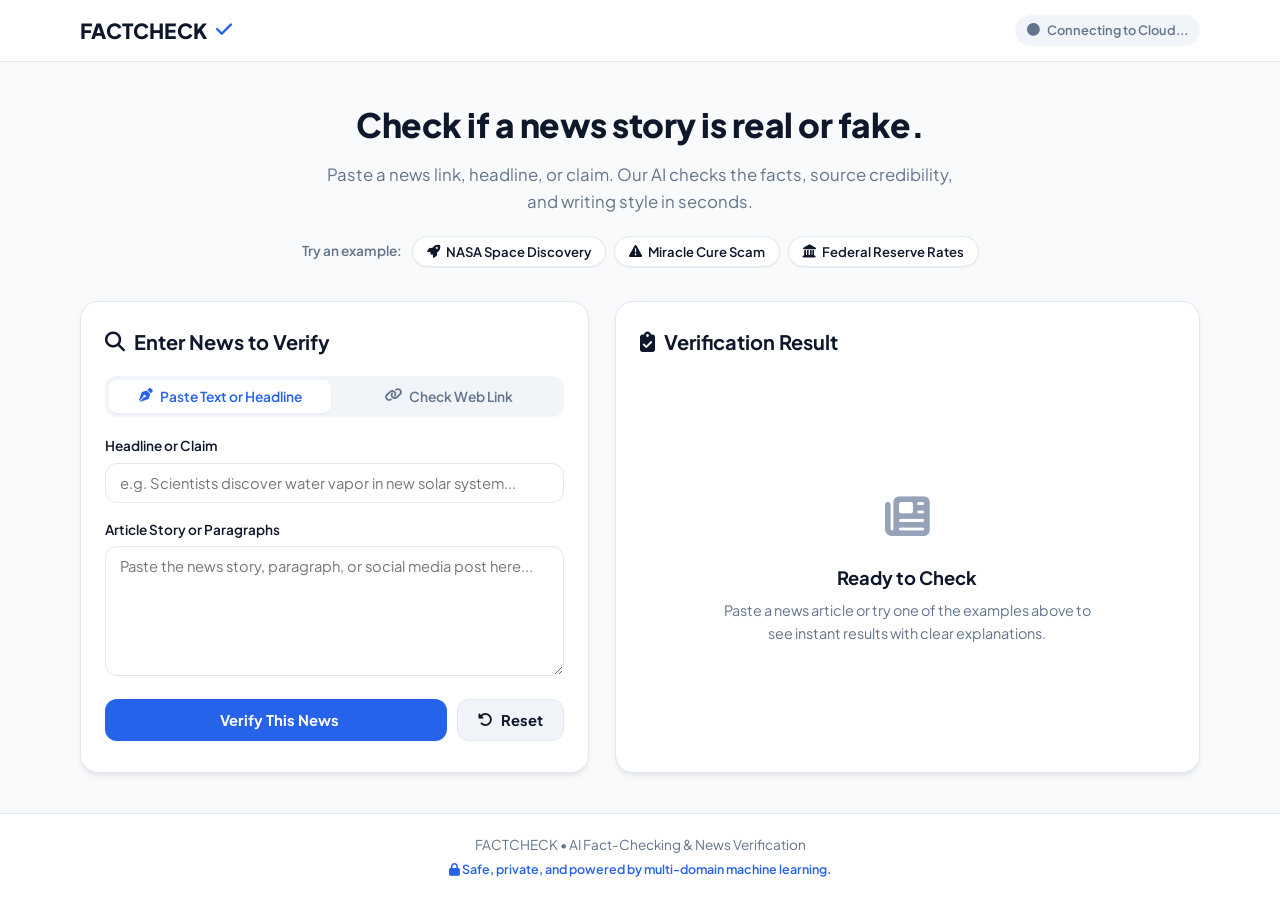
==== commit 14f45c2e: "frontend change" ====
--- a/frontend/index.html
+++ b/frontend/index.html
@@ -4,7 +4,7 @@
     <meta charset="UTF-8">
     <meta name="viewport" content="width=device-width, initial-scale=1.0, maximum-scale=5.0">
     <meta name="theme-color" content="#f8fafc">
-    <title>Veritas • Smart News & Fact Checker</title>
+    <title>FACTCHECK • Smart News & Fact Checker</title>
     <!-- Google Fonts & FontAwesome -->
     <link rel="preconnect" href="https://fonts.googleapis.com">
     <link rel="preconnect" href="https://fonts.gstatic.com" crossorigin>
@@ -18,10 +18,10 @@
     <header class="navbar">
         <div class="container nav-container">
             <div class="logo">
-                <i class="fa-solid fa-shield-halved logo-icon"></i>
                 <div class="logo-text">
-                    <span>Veritas<strong>AI</strong></span>
-                </div>
+                    <span>FACTCHECK</span>
+                </div>
+                <i class="fa-solid fa-check logo-icon"></i>
             </div>
             <div class="header-right">
                 <span class="status-indicator online" id="navStatusIndicator">
@@ -144,6 +144,16 @@
                     </div>
                 </div>
 
+                <!-- Extracted Web Article Metadata Card -->
+                <div class="section-block url-metadata-card" id="urlMetadataCard" style="display: none;">
+                    <div class="url-meta-header">
+                        <span class="url-meta-badge"><i class="fa-solid fa-link"></i> Web Article Extracted</span>
+                        <span class="small-text" id="urlMetaDomain"></span>
+                    </div>
+                    <h4 id="urlMetaTitle" class="url-meta-title"></h4>
+                    <div class="url-meta-chips" id="urlMetaChips"></div>
+                </div>
+
                 <!-- Publisher & Source Reputation Card -->
                 <div class="section-block publisher-card" id="publisherCard" style="display: none;">
                     <div class="publisher-header">
@@ -162,6 +172,15 @@
                     <h4><i class="fa-solid fa-lightbulb"></i> Why This Result Was Given</h4>
                     <p id="rationaleText" class="rationale-content">--</p>
                     <div class="knowledge-citations" id="knowledgeCitations"></div>
+                </div>
+
+                <!-- Live News Wire Corroboration Card -->
+                <div class="section-block news-wire-card" id="newsWireCard" style="display: none;">
+                    <div class="news-wire-header">
+                        <h4><i class="fa-solid fa-globe"></i> Live News Wire Grounding</h4>
+                        <span class="wire-status-badge" id="wireStatusBadge">Wire Verified</span>
+                    </div>
+                    <div class="news-wire-list" id="newsWireList"></div>
                 </div>
 
                 <!-- Sentence-by-Sentence Breakdown -->
@@ -213,7 +232,7 @@
     <!-- Footer -->
     <footer class="footer">
         <div class="container footer-content">
-            <p>Veritas • AI Fact-Checking & News Verification</p>
+            <p>FACTCHECK • AI Fact-Checking & News Verification</p>
             <p class="stats-line"><i class="fa-solid fa-lock"></i> Safe, private, and powered by multi-domain machine learning.</p>
         </div>
     </footer>
--- a/frontend/style.css
+++ b/frontend/style.css
@@ -91,15 +91,20 @@
 .logo {
     display: flex;
     align-items: center;
-    gap: 10px;
+    gap: 8px;
     font-size: 1.3rem;
-    font-weight: 700;
-    color: var(--text-main);
+    font-weight: 800;
+    letter-spacing: 0.02em;
+    color: var(--text-main);
+    user-select: none;
 }
 
 .logo-icon {
     color: var(--primary);
-    font-size: 1.45rem;
+    font-size: 1.15rem;
+    display: inline-flex;
+    align-items: center;
+    justify-content: center;
 }
 
 .status-indicator {
@@ -431,6 +436,11 @@
     border-color: var(--fake-border);
 }
 
+.verdict-banner.mixed {
+    background-color: #fffbeb;
+    border-color: #fde68a;
+}
+
 .verdict-main-row {
     display: flex;
     align-items: center;
@@ -444,6 +454,7 @@
 
 .verdict-banner.real .verdict-icon { color: var(--real-accent); }
 .verdict-banner.fake .verdict-icon { color: var(--fake-accent); }
+.verdict-banner.mixed .verdict-icon { color: #d97706; }
 
 .verdict-text-group {
     flex: 1;
@@ -465,6 +476,7 @@
 
 .verdict-banner.real h3 { color: var(--real-text); }
 .verdict-banner.fake h3 { color: var(--fake-text); }
+.verdict-banner.mixed h3 { color: #92400e; }
 
 .score-display {
     text-align: right;
@@ -487,6 +499,7 @@
 
 .verdict-banner.real .score-num { color: var(--real-accent); }
 .verdict-banner.fake .score-num { color: var(--fake-accent); }
+.verdict-banner.mixed .score-num { color: #d97706; }
 
 .score-denom {
     font-size: 0.75rem;
@@ -763,3 +776,186 @@
         flex-direction: column;
     }
 }
+
+/* Extracted URL Metadata Card */
+.url-metadata-card {
+    background: #f8fafc;
+    border: 1px solid #cbd5e1;
+    border-radius: var(--radius-md);
+    padding: 14px 16px;
+    margin-bottom: 14px;
+}
+
+.url-meta-header {
+    display: flex;
+    justify-content: space-between;
+    align-items: center;
+    margin-bottom: 6px;
+}
+
+.url-meta-badge {
+    background: #e2e8f0;
+    color: #334155;
+    font-size: 0.72rem;
+    font-weight: 700;
+    padding: 2px 8px;
+    border-radius: 12px;
+    display: inline-flex;
+    align-items: center;
+    gap: 4px;
+}
+
+.url-meta-title {
+    font-size: 0.95rem;
+    font-weight: 600;
+    color: var(--text-main);
+    margin: 4px 0 8px 0;
+    line-height: 1.35;
+}
+
+.url-meta-chips {
+    display: flex;
+    flex-wrap: wrap;
+    gap: 8px;
+    font-size: 0.75rem;
+    color: var(--text-muted);
+}
+
+.url-meta-chip {
+    display: inline-flex;
+    align-items: center;
+    gap: 4px;
+    background: #ffffff;
+    border: 1px solid #e2e8f0;
+    padding: 2px 8px;
+    border-radius: var(--radius-sm);
+}
+
+/* Live News Wire Corroboration */
+.news-wire-card {
+    background: var(--bg-card);
+    border: 1px solid var(--border-color);
+    border-radius: var(--radius-md);
+    padding: 16px;
+    margin-bottom: 14px;
+}
+
+.news-wire-header {
+    display: flex;
+    justify-content: space-between;
+    align-items: center;
+    margin-bottom: 8px;
+}
+
+.news-wire-header h4 {
+    font-size: 0.95rem;
+    font-weight: 700;
+    color: var(--text-main);
+    display: flex;
+    align-items: center;
+    gap: 6px;
+}
+
+.wire-status-badge {
+    font-size: 0.75rem;
+    font-weight: 700;
+    padding: 3px 10px;
+    border-radius: 12px;
+}
+
+.wire-status-badge.verified {
+    background: var(--real-bg);
+    color: var(--real-accent);
+    border: 1px solid var(--real-accent);
+}
+
+.wire-status-badge.unverified {
+    background: var(--fake-bg);
+    color: var(--fake-accent);
+    border: 1px solid var(--fake-accent);
+}
+
+.wire-status-badge.info {
+    background: #eff6ff;
+    color: #2563eb;
+    border: 1px solid #93c5fd;
+}
+
+.news-wire-list {
+    display: flex;
+    flex-direction: column;
+    gap: 10px;
+    margin-top: 10px;
+}
+
+.news-wire-item {
+    background: var(--bg-subtle);
+    border: 1px solid var(--border-color);
+    border-left: 3px solid var(--primary);
+    border-radius: var(--radius-sm);
+    padding: 10px 12px;
+    display: flex;
+    flex-direction: column;
+    gap: 4px;
+    transition: background 0.15s ease;
+}
+
+.news-wire-item:hover {
+    background: #f1f5f9;
+}
+
+.news-wire-top {
+    display: flex;
+    justify-content: space-between;
+    align-items: center;
+}
+
+.wire-source-tag {
+    font-size: 0.75rem;
+    font-weight: 700;
+    color: var(--primary);
+    display: inline-flex;
+    align-items: center;
+    gap: 4px;
+}
+
+.wire-source-tag.wire-outlet {
+    color: #047857;
+}
+
+.wire-match-badge {
+    font-size: 0.72rem;
+    padding: 2px 6px;
+    border-radius: 4px;
+    background: #e2e8f0;
+    font-weight: 600;
+}
+
+.wire-match-badge.high {
+    background: #dcfce7;
+    color: #15803d;
+}
+
+.wire-match-badge.moderate {
+    background: #e0f2fe;
+    color: #0369a1;
+}
+
+.wire-headline-link {
+    font-size: 0.85rem;
+    font-weight: 600;
+    color: var(--text-main);
+    text-decoration: none;
+    line-height: 1.35;
+}
+
+.wire-headline-link:hover {
+    color: var(--primary);
+    text-decoration: underline;
+}
+
+.wire-date {
+    font-size: 0.72rem;
+    color: var(--text-muted);
+}
+
